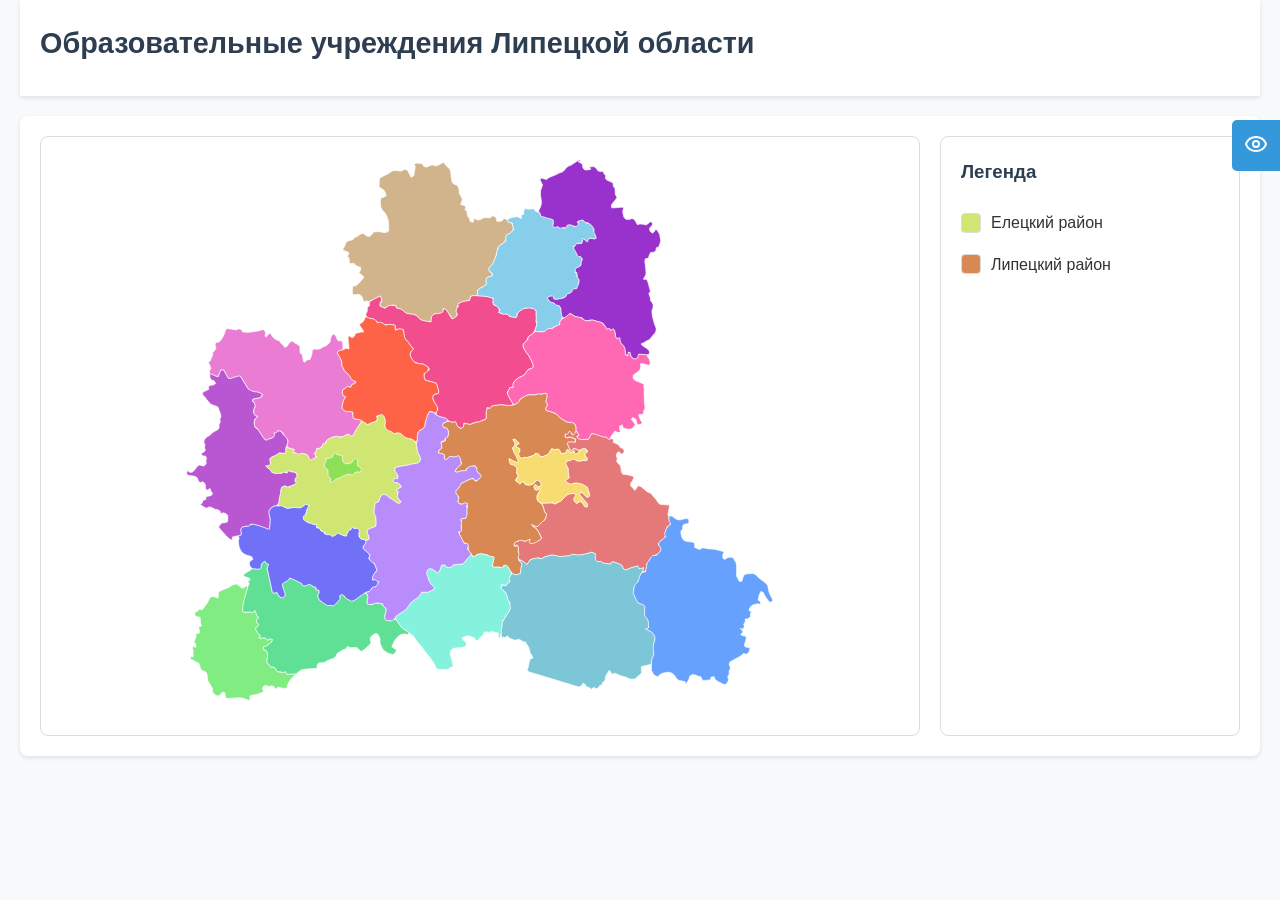
==== public/index.html @ 375f3903 "мелкие изменения" ====
<!DOCTYPE html>
<html lang="ru">

<head>
    <meta charset="UTF-8">
    <meta name="viewport" content="width=device-width, initial-scale=1.0">
    <title>Интерактивная карта образовательных учреждений Липецкой области</title>
    <link rel="stylesheet" href="styles.css">
</head>

<body>
    <div class="container">
        <header class="header">
            <h1>Образовательные учреждения Липецкой области</h1>
            <div class="header-controls">
                <button id="adminLogin" class="btn btn-secondary hidden">Вход администратора</button>
                <div id="adminPanel" class="admin-panel hidden">
                    <button id="addInstitution" class="btn btn-primary">Добавить учреждение</button>
                    <button id="logout" class="btn btn-secondary">Выход</button>
                </div>
            </div>
        </header>

        <main class="main">
            <div class="map-legend-wrapper">
                <div class="map-container">
                    <div id="mapWrapper" class="map-wrapper">
                        <!-- SVG map will be loaded here -->
                    </div>
                    <div id="tooltip" class="tooltip hidden"></div>
                </div>
                <div class="legend-container">
                    <h3>Легенда</h3>
                    <ul id="legendList" class="legend-list"></ul>
                </div>
            </div>
        </main>
        <div id="pageLoader" class="page-loader">
            <div class="loader"></div>
            <p>Загрузка карты...</p>
        </div>
        <!-- District Modal -->
        <div id="districtModal" class="modal hidden">
            <div class="modal-content">
                <div class="modal-header">
                    <div style="width: 30px;">

                    </div>
                    <div class="institution-type-filter">
                        <div class="type-filter-buttons">
                            <button class="type-filter-btn active" data-type="all">Все</button>
                            <button class="type-filter-btn" data-type="preschool" id="">Детские сады</button>
                            <button class="type-filter-btn" data-type="school">Школы</button>
                            <button class="type-filter-btn" data-type="school_internat">Интернаты</button>
                            <button class="type-filter-btn" data-type="spo">СПО(Среднее профессиональное
                                образование)</button>
                            <button class="type-filter-btn" data-type="vo">ВО(Высшее образование)</button>
                        </div>
                    </div>
                    <button id="closeModal" class="close-btn">&times;</button>
                </div>



                <div class="modal-body">
                    <div id="modalLoader" class="modal-loader hidden">
                        <div class="loader"></div>
                        <p>Загрузка данных...</p>
                    </div>



                    <div class="region-info-section">
                        <svg class="region-image" xmlns="http://www.w3.org/2000/svg"></svg>
                        <div class="region-details">
                            <h3 id="regionName">Название региона</h3>
                        </div>
                    </div>

                    <div class="institutions-section">
                        <div class="institutions-header">
                            <div class="inst-head">
                                <h3>Учреждения <span id="institutionCount">(0)</span></h3>
                                <button id="toggleFilters" class="filters-toggle-btn">Фильтры</button>
                            </div>


                            <div class="search-bar">
                                <input type="text" id="institutionSearch" placeholder="Поиск учреждения..."
                                    style="width:100%; padding:8px; box-sizing:border-box;">
                            </div>
                            <div id="paginationTop" class="pagination hidden">
                                <button id="prevPageTop" class="pagination-btn pagination-prev"
                                    type="button">&lt;</button>
                                <div id="paginationNumbersTop" class="pagination-numbers"></div>
                                <button id="nextPageTop" class="pagination-btn pagination-next"
                                    type="button">&gt;</button>
                            </div>
                        </div>
                        <div id="institutionsList" class="institutions-list">
                            <!-- Institutions will be loaded here -->
                        </div>
                        <div id="paginationBottom" class="pagination hidden">
                            <button id="prevPageBottom" class="pagination-btn pagination-prev"
                                type="button">&lt;</button>
                            <div id="paginationNumbersBottom" class="pagination-numbers"></div>
                            <button id="nextPageBottom" class="pagination-btn pagination-next"
                                type="button">&gt;</button>
                        </div>
                        <div id="debugInfo" style="text-align: center; color: #666; font-size: 12px; margin-top: 10px;">
                        </div>
                    </div>

                    <div class="filters-overlay" id="filtersOverlay"></div>

                    <div class="filters-section" id="filtersSection">
                        <div class="filters">
                            <h3 class="filters-header">Фильтры</h3>

                            <div class="filter-group-accordion institution-type-filter-mobile">
                                <button class="accordion-toggle ">Тип учреждения</button>
                                <div class="accordion-content">
                                    <label class="filter-option lab-check"><input type="checkbox" value="preschool">
                                        Детские сады</label>
                                    <label class="filter-option lab-check"><input type="checkbox" value="school">
                                        Школы</label>
                                    <label class="filter-option lab-check"><input type="checkbox" value="spo">
                                        СПО(Среднее профессиональное образование)</label>
                                    <label class="filter-option lab-check"><input type="checkbox" value="vo"> ВО(Высшее
                                        образование)</label>
                                    <label class="filter-option lab-check"><input type="checkbox"
                                            value="school_internat"> Интернаты</label>
                                </div>
                            </div>

                            <div class="filter-group-accordion">
                                <button class="accordion-toggle">Возраст(Классы)</button>
                                <div class="accordion-content">
                                    <label class="filter-option lab-check"><input type="checkbox" value="1.5-3"> 1,5–3
                                        года(1-3 классы)</label>
                                    <label class="filter-option lab-check"><input type="checkbox" value="3-5"> 3–5
                                        лет/классы</label>
                                    <label class="filter-option lab-check"><input type="checkbox" value="5-7"> 5–7
                                        лет/классы</label>
                                    <label class="filter-option lab-check"><input type="checkbox" value="7+"> 7+
                                        лет/классы</label>
                                </div>
                            </div>

                            <div class="filter-group-accordion">
                                <button class="accordion-toggle">Условия обучения (ОВЗ)</button>
                                <div class="accordion-content">
                                    <label class="filter-option lab-check"><input type="checkbox"
                                            value="hearing_impairment"> Нарушение слуха</label>
                                    <label class="filter-option lab-check"><input type="checkbox"
                                            value="vision_impairment"> Нарушение зрения</label>
                                    <label class="filter-option lab-check"><input type="checkbox"
                                            value="speech_impairment"> Нарушение речи</label>
                                    <label class="filter-option lab-check"><input type="checkbox" value="autism">
                                        РАС</label>
                                    <label class="filter-option lab-check"><input type="checkbox"
                                            value="mental_retardation"> ЗПР</label>
                                    <label class="filter-option lab-check"><input type="checkbox"
                                            value="multiple_disorders"> Множественные
                                        нарушения</label>
                                </div>
                            </div>

                            <div class="filter-group-accordion">
                                <button class="accordion-toggle">Программы АООП(Адаптированная программа)</button>
                                <div class="accordion-content">
                                    <label class="filter-option lab-check"><input type="checkbox" value="aoop"> Есть
                                        программы АООП(Адаптированная программа)</label>
                                </div>
                            </div>


                        </div>
                        <div class="filter-actions">
                            <button id="applyFilters" class="filter-btn1 btn btn-primary">Применить</button>
                            <button id="resetFilters" class="filter-btn1 reset btn btn-secondary">Сбросить</button>
                        </div>
                    </div>
                </div>
            </div>
        </div>

        <!-- Login Modal -->
        <div id="loginModal" class="modal hidden">
            <div class="modal-content">
                <div class="modal-header">
                    <h2>Вход администратора</h2>
                    <button id="closeLoginModal" class="close-btn">&times;</button>
                </div>
                <div class="login-modal-body">
                    <form id="loginForm">
                        <div class="form-group">
                            <label for="adminLoginInput">Логин</label>
                            <input type="text" id="adminLoginInput" required>
                        </div>
                        <div class="form-group">
                            <label for="adminPassword">Пароль</label>
                            <input type="password" id="adminPassword" required>
                        </div>
                        <div class="form-actions">
                            <button type="submit" class="btn btn-primary">Войти</button>
                            <button type="button" id="cancelLogin" class="btn btn-secondary">Отмена</button>
                        </div>
                    </form>
                </div>
            </div>
        </div>

        <!-- Institution Form Modal -->
        <div id="institutionModal" class="modal hidden">
            <div class="modal-content">
                <div class="modal-header">
                    <h2 id="institutionModalTitle">Добавить учреждение</h2>
                    <button id="closeInstitutionModal" class="close-btn">&times;</button>
                </div>

                <div class="modal-body2">
                    <form id="institutionForm" class="institution-form">
                        <div class="form-group">
                            <label for="institutionName">Название учреждения *</label>
                            <input type="text" id="institutionName" required>
                        </div>

                        <div class="form-group">
                            <label for="districtId">Район *</label>
                            <select id="districtId" required>
                                <option value="">Выберите район</option>
                                <!-- District options will be populated dynamically -->
                            </select>
                        </div>

                        <div class="form-group">
                            <label for="institutionDescription">Описание</label>
                            <textarea id="institutionDescription" rows="3"></textarea>
                        </div>

                        <div class="form-group">
                            <label for="institutionType">Тип учреждения *</label>
                            <select id="institutionType" required>
                                <option value="">Выберите тип</option>
                                <option value="preschool">Дошкольное</option>
                                <option value="school">Школа</option>
                                <option value="school_internat">Школа-интернат</option>
                                <option value="spo">СПО(Среднее профессиональное образование)</option>
                                <option value="vo">ВО(Высшее образование)</option>
                            </select>
                        </div>

                        <div class="form-group">
                            <label>Условия приема:</label>
                            <div class="checkbox-group">
                                <label><input type="checkbox" value="certificate" name="admission">
                                    Свидетельство</label>
                                <label><input type="checkbox" value="attestat" name="admission"> Аттестат</label>
                            </div>
                        </div>

                        <div class="form-group" id="rangeGroup">
                            <label>Возрастной диапазон</label>
                            <div class="range-inputs">
                                <input type="number" id="rangeMin" placeholder="От" min="1" max="18">
                                <input type="number" id="rangeMax" placeholder="До" min="1" max="18">
                            </div>
                        </div>

                        <div class="form-group">
                            <label>Особые условия</label>
                            <div class="checkbox-group">
                                <label><input type="checkbox" value="hearing_impairment"> Нарушения слуха</label>
                                <label><input type="checkbox" value="vision_impairment"> Нарушения зрения</label>
                                <label><input type="checkbox" value="musculoskeletal_impairment"> Нарушения
                                    опорно-двигательного аппарата</label>
                                <label><input type="checkbox" value="speech_impairment"> Нарушения речи</label>
                                <label><input type="checkbox" value="mental_retardation"> Задержка психического
                                    развития</label>
                                <label><input type="checkbox" value="autism"> Расстройство аутистического
                                    спектра</label>
                                <label><input type="checkbox" value="multiple_disorders"> Множественные нарушения
                                    развития</label>
                            </div>
                        </div>

                        <div class="form-group" id="aoopGroup">
                            <label>Реализуемые АООП(Адаптированная программа)</label>
                            <div id="aoopList" class="aoop-list"></div>
                            <button type="button" id="addAoOp" class="btn btn-secondary">Добавить программу</button>
                        </div>

                        <div class="form-group">
                            <label for="directorName">ФИО руководителя</label>
                            <div id="directorFields">
                                <input type="text" id="directorName">
                            </div>
                        </div>

                        <div class="form-group">
                            <label for="directorPhone">Телефон руководителя</label>
                            <input type="tel" id="directorPhone">
                        </div>

                        <div class="form-group">
                            <label for="directorEmail">Email руководителя</label>
                            <input type="email" id="directorEmail">
                        </div>

                        <div class="form-group">
                            <label for="institutionWebsite">Сайт учреждения</label>
                            <input type="url" id="institutionWebsite">
                        </div>

                        <div class="form-actions">
                            <button type="submit" class="btn btn-primary">Сохранить</button>
                            <button type="button" id="cancelInstitution" class="btn btn-secondary">Отмена</button>
                        </div>
                    </form>
                </div>
            </div>
        </div>
    </div>

    <script src="script.js"></script>
    <script src="admin.js"></script>
    <script src="accessibility.js"></script>
</body>

</html>
---- public/styles.css ----
:root {
  --accessibility-font-scale: 1;
}

* {
  margin: 0;
  padding: 0;
  box-sizing: border-box;
}

body {
  font-family: -apple-system, BlinkMacSystemFont, "Segoe UI", Roboto, sans-serif;
  line-height: 1.6;
  color: #333;
  background-color: #f8f9fa;
}

.header,
.header-controls,
.admin-panel,
.btn,
.modal,
.modal-content,
.modal-body,
.modal-header,
.institutions-section,
.filters-section,
.filter-group,
.filter-group *,
.institution-card,
.institution-card *:not(script):not(style),
.region-info-section {
  font-size: inherit !important;
}

.container {
  max-width: 1400px;
  margin: 0 auto;
  padding: 0 20px;
}

.header {
  background: white;
  padding: 20px 20px;
  box-shadow: 0 2px 4px rgba(0, 0, 0, 0.1);
  margin-bottom: 20px;
  display: flex;
  justify-content: space-between;
  align-items: center;
  flex-wrap: wrap;
}

.header h1 {
  color: #2c3e50;
  font-size: calc(1.8rem * var(--accessibility-font-scale)) !important;
  margin-bottom: 10px;
}

.header-controls {
  display: flex;
  align-items: center;
  gap: 15px;
}

.admin-panel {
  display: flex;
  gap: 10px;
}

.btn {
  padding: 10px 20px;
  border: none;
  border-radius: 6px;
  cursor: pointer;
  font-size: calc(14px * var(--accessibility-font-scale)) !important;
  font-weight: 500;
  transition: all 0.2s;
  text-decoration: none;
  display: inline-block;
}

.btn-primary {
  background: #3498db;
  color: white;
}

.btn-primary:hover {
  background: #2980b9;
}

.btn-secondary {
  background: #95a5a6;
  color: white;
}

.btn-secondary:hover {
  background: #7f8c8d;
}

.btn-danger {
  background: #e74c3c;
  color: white;
}

.btn-danger:hover {
  background: #c0392b;
}

#toggleFilters {
  display: none;
}

.mobile-only {
  display: none;
}

.main {
  background: white;
  border-radius: 8px;
  padding: 20px;
  box-shadow: 0 2px 4px rgba(0, 0, 0, 0.1);
}

.map-legend-wrapper {
  display: flex;
  gap: 20px;
}

.map-container {
  position: relative;
  flex: 1;
  height: 600px;
  overflow: hidden;
  border-radius: 8px;
  border: 1px solid #ddd;
}

.map-wrapper {
  width: 100%;
  height: 100%;
  display: flex;
  justify-content: center;
  align-items: center;
}

.map-wrapper svg {
  max-width: 100%;
  max-height: 100%;
  width: auto;
  height: auto;
}

.legend-container {
  width: 300px;
  height: 600px;
  overflow-y: auto;
  background: white;
  border: 1px solid #ddd;
  border-radius: 8px;
  padding: 20px;
}

.legend-container h3 {
  margin-bottom: 15px;
  color: #2c3e50;
}

.legend-list {
  list-style: none;
  padding: 0;
}

.legend-item {
  display: flex;
  align-items: center;
  gap: 10px;
  padding: 8px 0;
  cursor: pointer;
  transition: background 0.2s;
}

.legend-item:hover {
  background: #f8f9fa;
}

.color-swatch {
  width: 20px;
  height: 20px;
  border: 1px solid #ddd;
  border-radius: 4px;
}

g[id="region_eletskiy"] {
  pointer-events: none;
}

g[id="region_eletskiy"] polygon.region {
  pointer-events: all;
}

.tooltip {
  position: fixed;
  background: rgba(0, 0, 0, 0.8);
  color: white;
  padding: 8px 12px;
  border-radius: 4px;
  font-size: 14px;
  pointer-events: none;
  z-index: 1000;
  white-space: nowrap;
}

.modal {
  position: fixed;
  top: 0;
  left: 0;
  width: 100%;
  height: 100%;
  background: rgba(0, 0, 0, 0.5);
  display: flex;
  justify-content: center;
  align-items: center;
  z-index: 2000;
  padding: 20px;
}

.modal-content {
  background: white;
  border-radius: 8px;
  width: 100%;
  max-width: 1200px;
  max-height: 90vh;
  overflow: hidden;
  display: flex;
  flex-direction: column;
  border: 1px solid #ddd;
}

.modal-header {
  padding: 20px;
  border-bottom: 1px solid #eee;
  display: flex;
  justify-content: space-between;
  align-items: center;
}

.modal-header h2 {
  color: #2c3e50;
  margin: 0;
}

.close-btn {
  background: none;
  border: none;
  font-size: 24px;
  cursor: pointer;
  color: #999;
  padding: 0;
  width: 30px;
  height: 30px;
  display: flex;
  align-items: center;
  justify-content: center;
}

.close-btn:hover {
  color: #333;
}

.modal-body {
  padding: 0;
  overflow: hidden;
  flex: 1;
  display: grid;
  grid-template-columns: 300px 1fr 290px;
  height: 100%;
  position: relative;
  min-height: 200px;
}

.login-modal-body {
    padding: 32px 24px;
    background: #f3f6fb;
    border-radius: 16px;
    box-shadow: 0 6px 36px rgba(52,152,219,0.10);
    display: flex;
    flex-direction: column;
    align-items: center;
    justify-content: center;
    max-width: 370px;
    margin: 0 auto;
}

#loginModal .modal-content {
    display: flex;
    flex-direction: column;
    align-items: center;
    border-radius: 16px;
    padding: 0;
    box-shadow: 0 4px 32px rgba(44, 62, 80, 0.13);
    max-width: 430px;
    margin: 0 auto;
    background: #fff;
}

#loginModal .form-group {
    width: 100%;
    margin-bottom: 18px;
    text-align: left;
}

#loginModal .form-group input {
    width: 100%;
    background: #fff;
    border: 2px solid #e1e6eb;
    padding: 12px 12px;
    border-radius: 8px;
    transition: border-color 0.2s;
    font-size: 16px;
    margin-bottom: 5px;
    box-sizing: border-box;
}

#loginModal .form-group label {
    display: block;
    font-weight: 600;
    color: #2c3e50;
    margin-bottom: 7px;
    font-size: 15px;
}

#loginModal .form-actions {
    display: flex;
    gap: 14px;
    width: 100%;
    justify-content: center;
    margin-top: 8px;
}

#loginModal .btn-primary, #loginModal .btn-secondary {
    font-size: 16px;
    border-radius: 8px;
    padding: 10px 0;
    width: 48%;
    font-weight: 700;
}


.modal-body2 {
  padding: 20px;
  overflow-y: auto;
  flex: 1;
}

.region-info-section {
  padding: 20px;
  background: #f8f9fa;
  border-right: 1px solid #eee;
  display: flex;
  flex-direction: column;
  align-items: center;
}

.region-image {
  width: 200px;
  height: 150px;
  border-radius: 8px;
  margin-bottom: 20px;
  display: block;
  overflow: hidden;
}

.region-image::before {
  content: "Изображение региона";
}

.region-image g {
  transform-origin: center;
}

.region-details {
  text-align: center;
}

.region-details h3 {
  color: #2c3e50;
  margin-bottom: 10px;
  font-size: 1.2rem;
}

.region-description {
  color: #666;
  font-size: 14px;
  line-height: 1.5;
}

.institutions-section {
  padding: 20px;
  overflow-y: auto;
  background: white;
}

.institutions-section h3 {
  margin-bottom: 20px;
  color: #2c3e50;
  top: 0;
  background: white;
  padding-bottom: 10px;
}

.institutions-list {
  display: grid;
  gap: 15px;
  margin-top: 20px;
}

.filters-section {
  padding: 20px;
  background: #f8f9fa;
  border-left: 1px solid #eee;
  overflow-y: auto;
}

.filters-section h3 {
  margin-bottom: 15px;
  color: #2c3e50;
  top: 0;
  padding-bottom: 10px;
}

.filter-group {
  margin-bottom: 20px;
}

.filter-group label {
  display: block;
  margin-bottom: 8px;
  font-weight: 500;
  color: #555;
  font-size: 14px;
}

.checkbox-group {
  display: flex;
  flex-direction: column;
  gap: 8px;
}

.checkbox-group label {
  display: flex;
  align-items: center;
  margin-bottom: 0;
  font-weight: normal;
  cursor: pointer;
  font-size: 13px;
}

.checkbox-group input[type="checkbox"] {
  margin-right: 8px;
}

.filter-actions {
  align-items: flex-end;
  background: linear-gradient(to top, rgb(255, 255, 255) 75%, rgba(255, 255, 255, 0) 100%);
  bottom: 0px;
  display: flex;
  height: 150px;
  -webkit-box-pack: justify;
  justify-content: space-between;
  overflow-y: hidden;
  padding: 16px 32px 32px;
  position: absolute;
  right: 0px;
  width: inherit;
  gap: 10px;
}

.institution-card {
  border: none;
  border-radius: 12px;
  padding: 20px;
  background: linear-gradient(145deg, #ffffff 0%, #f8f9ff 100%);
  box-shadow: 0 4px 12px rgba(0, 0, 0, 0.08), 0 1px 3px rgba(0, 0, 0, 0.05);
  transition: all 0.3s cubic-bezier(0.4, 0, 0.2, 1);
  position: relative;
  overflow: hidden;
}

.institution-card:hover {
  transform: translateY(-4px) scale(1.02);
  box-shadow: 0 12px 24px rgba(0, 0, 0, 0.15), 0 4px 8px rgba(0, 0, 0, 0.1);
  background: linear-gradient(145deg, #ffffff 0%, #fafbfc 100%);
}

.institution-card h4 {
  color: #2c3e50;
  margin-bottom: 12px;
  font-size: calc(1.2em * var(--accessibility-font-scale)) !important;
  font-weight: 700;
}

.institution-card .institution-type {
  display: inline-flex;
  align-items: center;
  gap: 6px;
  font-size: calc(0.85em * var(--accessibility-font-scale)) !important;
  padding: 6px 12px;
  background: linear-gradient(135deg, #3498db, #2980b9);
  color: white;
  border-radius: 20px;
  margin-bottom: 12px;
  box-shadow: 0 2px 4px rgba(52, 152, 219, 0.3);
  transition: transform 0.2s ease;
}

.institution-card .institution-type:hover {
  transform: scale(1.05);
}

.institution-card .institution-type::before {
  font-family: 'Font Awesome 6 Free';
  font-weight: 900;
  font-size: 0.9em;
}

.checkbox-group label {
  font-size: calc(0.9em * var(--accessibility-font-scale)) !important;
}

.page-loader {
  position: fixed;
  top: 0;
  left: 0;
  width: 100%;
  height: 100%;
  background: rgba(255, 255, 255, 0.95);
  display: flex;
  flex-direction: column;
  align-items: center;
  justify-content: center;
  z-index: 9999;
  text-align: center;
}

.modal-loader {
  position: absolute;
  top: 0;
  left: 0;
  width: 100%;
  height: 100%;
  background: rgba(255, 255, 255, 0.95);
  display: flex;
  flex-direction: column;
  align-items: center;
  justify-content: center;
  z-index: 10;
  text-align: center;
  border-radius: 8px;
}

.loader {
  width: 50px;
  padding: 8px;
  aspect-ratio: 1;
  border-radius: 50%;
  background: #3498db;
  --_m: conic-gradient(#0000 10%, #000), linear-gradient(#000 0 0) content-box;
  -webkit-mask: var(--_m);
  mask: var(--_m);
  -webkit-mask-composite: source-out;
  mask-composite: subtract;
  animation: l3 1s infinite linear;
  margin-bottom: 15px;
}

@keyframes l3 {
  to {
    transform: rotate(1turn);
  }
}

.page-loader p,
.modal-loader p {
  margin: 0;
  color: #666;
  font-size: 16px;
  font-weight: 500;
}

.institution-type {
  display: inline-block;
  padding: 4px 8px;
  background: #3498db;
  color: white;
  border-radius: 4px;
  font-size: 11px;
  margin-bottom: 10px;
}

.institution-description {
  color: #666;
  margin-bottom: 16px;
  line-height: 1.5;
  font-size: 14px;
  font-style: italic;
}

.institution-details {
  display: grid;
  grid-template-columns: repeat(auto-fit, minmax(150px, 1fr));
  gap: 10px;
  margin-bottom: 16px;
  font-size: 13px;
}

.detail-item {
  display: flex;
  align-items: center;
  gap: 6px;
  color: #555;
  padding: 4px 8px;
  background: #f8f9fa;
  border-radius: 6px;
  border-left: 3px solid #3498db;
  border-bottom: 1px solid #70c5fd;
  border-top: 1px solid #70c5fd;
  border-right: 1px solid #70c5fd;
}

.detail-item strong {
  color: #2c3e50;
  min-width: 80px;
}

.institution-tags {
  display: flex;
  flex-wrap: wrap;
  gap: 8px;
  margin-bottom: 16px;
}

.institution-tags {
  display: flex;
  flex-wrap: wrap;
  gap: 8px;
  margin-bottom: 16px;
}

.tag {
  padding: 4px 8px;
  background: linear-gradient(135deg, #e0e0e0, #f5f5f5); /* Нейтральный серый для общих тегов */
  color: #555;
  border-radius: 12px;
  font-size: 12px;
  font-weight: 500;
  transition: all 0.2s ease;
  box-shadow: 0 1px 2px rgba(0, 0, 0, 0.1);
}

.tag:hover {
  transform: translateY(-1px);
  box-shadow: 0 2px 4px rgba(0, 0, 0, 0.15);
}

.tag.condition {
  background: linear-gradient(135deg, #e8f5e8, #d4edda);
  color: #1b8145;
  box-shadow: 0 1px 2px rgba(39, 174, 96, 0.2);
  border-left: 2px solid #27ae60;
}

.tag.condition:hover {
  box-shadow: 0 2px 4px rgba(39, 174, 96, 0.3);
}

.tag.admission {
  background: linear-gradient(135deg, #d1ecf1, #bee5eb);
  color: #0c5460;
  box-shadow: 0 1px 2px rgba(23, 162, 184, 0.2);
  border-left: 2px solid #17a2b8;
}

.tag.admission:hover {
  box-shadow: 0 2px 4px rgba(23, 162, 184, 0.3);
  transform: translateY(-1px) scale(1.05);
}

.tag.aoop {
  background: linear-gradient(135deg, #fff3cd, #ffeaa7);
  color: #856404;
  box-shadow: 0 1px 2px rgba(255, 193, 7, 0.2);
}

.tag.aoop:hover {
  box-shadow: 0 2px 4px rgba(255, 193, 7, 0.3);
}

.detail-item .tag {
  background: none;
  padding: 2px 6px;
  font-size: 11px;
  box-shadow: none;
}

.detail-item .tag.condition {
  color: #27ae60;
  border-left: 2px solid #27ae60;
}

.detail-item .tag.admission {
  color: #17a2b8;
  border-left: 2px solid #17a2b8;
}

.aoop-section {
  margin-bottom: 15px;
}

.aoop-section h5 {
  color: #2c3e50;
  margin-bottom: 8px;
  font-size: 14px;
}

.conditions-section,
.admission-section {
  margin-bottom: 15px;
}

.conditions-section h5,
.admission-section h5 {
  color: #2c3e50;
  margin-bottom: 8px;
  font-size: 14px;
}

.aoop-list-card {
  list-style-type: disc;
  padding-left: 20px;
  max-height: 120px;
  overflow-y: auto;
}

.aoop-list-card li {
  margin-bottom: 5px;
  font-size: 12px;
}

.aoop-list-card a {
  color: #3498db;
  text-decoration: none;
}

.aoop-list-card a:hover {
  text-decoration: underline;
}

.institution-contacts {
  margin-bottom: 12px;
  border-top: 1px solid #eee;
  padding-top: 12px;
}

.contact-item {
  display: flex;
  align-items: center;
  gap: 8px;
  font-size: 13px;
  color: #555;
  margin-bottom: 2px;
  padding: 6px 0;
  border-radius: 4px;
  transition: background 0.2s;
}

.contact-item:hover {
  background: #f8f9fa;
  padding-left: 8px;
}


.institution-actions {
  display: flex;
  gap: 8px;
  margin-top: 16px;
  justify-content: flex-end;
}

.institution-actions .btn {
  padding: 8px 16px;
  font-size: 13px;
  border-radius: 8px;
  transition: all 0.2s ease;
}

.institution-actions .btn:hover {
  transform: translateY(-1px);
}

.institution-form {
  max-width: 600px;
  margin: 0 auto;
}

.form-group {
  margin-bottom: 20px;
}

.form-group label {
  display: block;
  margin-bottom: 8px;
  font-weight: 500;
  color: #333;
}

.form-group input,
.form-group select,
.form-group textarea {
  width: 100%;
  padding: 10px;
  border: 1px solid #ddd;
  border-radius: 6px;
  font-size: 14px;
  transition: border-color 0.2s;
}

.form-group input:focus,
.form-group select:focus,
.form-group textarea:focus {
  outline: none;
  border-color: #3498db;
  box-shadow: 0 0 0 2px rgba(52, 152, 219, 0.2);
}

.form-group textarea {
  resize: vertical;
  min-height: 80px;
}

.range-inputs {
  display: flex;
  gap: 10px;
}

.range-inputs input {
  flex: 1;
}

.aoop-field {
  display: flex;
  gap: 10px;
  margin-bottom: 10px;
  align-items: center;
}

.aoop-field input {
  flex: 1;
}

.aoop-field .btn {
  flex-shrink: 0;
  padding: 8px 12px;
  font-size: 12px;
}

.form-actions {
  display: flex;
  gap: 10px;
  justify-content: flex-end;
  margin-top: 30px;
  padding-top: 20px;
  border-top: 1px solid #eee;
}

.hidden {
  display: none !important;
}

.admission-tag {
  background: #d1ecf1;
  color: #0c5460;
}

#institutionModal.modal {
  position: fixed;
  top: 0;
  left: 0;
  width: 100%;
  height: 100%;
  background: rgba(0, 0, 0, 0.5);
  display: flex;
  justify-content: center;
  align-items: center;
  z-index: 2000;
  padding: 20px;
}

#institutionModal .modal-content {
  background: white;
  border-radius: 8px;
  width: 100%;
  max-width: 700px;
  max-height: 90vh;
  overflow: hidden;
  display: flex;
  flex-direction: column;
  box-shadow: 0 10px 30px rgba(0, 0, 0, 0.3);
}

#institutionModal .modal-header {
  padding: 20px;
  border-bottom: 1px solid #eee;
  display: flex;
  justify-content: space-between;
  align-items: center;
  background: #f8f9fa;
}

#institutionModal .modal-header h2 {
  color: #2c3e50;
  margin: 0;
  font-size: 1.5rem;
}

#institutionModal .close-btn {
  background: none;
  border: none;
  font-size: 24px;
  cursor: pointer;
  color: #999;
  padding: 5px;
  width: 35px;
  height: 35px;
  display: flex;
  align-items: center;
  justify-content: center;
  border-radius: 50%;
  transition: all 0.2s;
}

#institutionModal .close-btn:hover {
  color: #333;
  background: #e9ecef;
}

#institutionModal .modal-body2 {
  padding: 20px;
  overflow-y: auto;
  flex: 1;
  scrollbar-width: thin;
  scrollbar-color: #bdc3c7 #f1f2f6;
}

#institutionModal .modal-body2::-webkit-scrollbar {
  width: 8px;
}

#institutionModal .modal-body2::-webkit-scrollbar-track {
  background: #f1f2f6;
  border-radius: 4px;
}

#institutionModal .modal-body2::-webkit-scrollbar-thumb {
  background: #bdc3c7;
  border-radius: 4px;
  transition: background 0.2s;
}

#institutionModal .modal-body2::-webkit-scrollbar-thumb:hover {
  background: #95a5a6;
}

#institutionModal .institution-form {
  max-width: 100%;
}

#institutionModal .form-group {
  margin-bottom: 20px;
}

#institutionModal .form-group label {
  display: block;
  margin-bottom: 8px;
  font-weight: 600;
  color: #2c3e50;
  font-size: 14px;
}

#institutionModal .form-group input,
#institutionModal .form-group select,
#institutionModal .form-group textarea {
  width: 100%;
  padding: 12px;
  border: 2px solid #e9ecef;
  border-radius: 6px;
  font-size: 14px;
  transition: all 0.2s;
  background: white;
}

#institutionModal .form-group input:focus,
#institutionModal .form-group select:focus,
#institutionModal .form-group textarea:focus {
  outline: none;
  border-color: #3498db;
  box-shadow: 0 0 0 3px rgba(52, 152, 219, 0.1);
}

#institutionModal .form-group textarea {
  resize: vertical;
  min-height: 100px;
  font-family: inherit;
}

#institutionModal .range-inputs {
  display: flex;
  gap: 15px;
}

#institutionModal .range-inputs input {
  flex: 1;
}

#institutionModal .form-actions {
  display: flex;
  gap: 15px;
  justify-content: flex-end;
  margin-top: 30px;
  padding-top: 20px;
  border-top: 2px solid #e9ecef;
}

#institutionModal .form-actions .btn {
  padding: 12px 24px;
  font-weight: 600;
  border-radius: 6px;
  transition: all 0.2s;
}

#institutionModal .checkbox-group {
  display: grid;
  gap: 12px;
  margin-top: 10px;
}

#institutionModal .checkbox-group label {
  display: flex;
  align-items: center;
  margin-bottom: 0;
  font-weight: normal;
  cursor: pointer;
  font-size: 14px;
  padding: 8px;
  border-radius: 4px;
  transition: background 0.2s;
}

#institutionModal .checkbox-group label:hover {
  background: #f8f9fa;
}

#institutionModal .checkbox-group input[type="checkbox"] {
  margin-right: 8px;
  width: 16px;
  height: 16px;
}

.accessibility-module {
  position: relative;
  z-index: 10000;
}

.accessibility-toggle {
  position: fixed;
  top: 120px;
  right: 0;
  background: #3498db;
  color: white;
  border: none;
  border-radius: 5px 0 0 5px;
  padding: 12px;
  cursor: pointer;
  z-index: 10001;
  transition: all 0.3s ease;
}

.accessibility-toggle:hover {
  background: #2980b9;
  transform: translateX(-5px);
}

.accessibility-toggle:focus {
  outline: 3px solid #ff6b00;
}

.accessibility-panel {
  position: fixed;
  top: 50%;
  right: -320px;
  width: 300px;
  max-height: 80vh;
  overflow-y: auto;
  background: white;
  color: #333;
  box-shadow: -2px 0 10px rgba(0, 0, 0, 0.2);
  padding: 20px;
  transition: right 0.3s ease;
  z-index: 10000;
  border-radius: 10px 0 0 10px;
  border: 1px solid #ddd;
  transform: translateY(-50%);
}

.accessibility-panel.open {
  right: 0;
}

.accessibility-panel::-webkit-scrollbar {
  width: 8px;
}

.accessibility-panel::-webkit-scrollbar-track {
  background: #f1f1f1;
}

.accessibility-panel::-webkit-scrollbar-thumb {
  background: #c1c1c1;
  border-radius: 4px;
}

.accessibility-panel::-webkit-scrollbar-thumb:hover {
  background: #a8a8a8;
}

#accessibility-title {
  margin-bottom: 20px;
  font-weight: bold;
  font-size: 18px;
  color: #2c3e50;
  text-align: center;
}

.option-group {
  margin-bottom: 25px;
}

.option-group-title {
  margin: 0 0 12px 0;
  font-size: 16px;
  font-weight: 600;
  color: #2c3e50;
}

.color-scheme-btn {
  display: block;
  width: 100%;
  padding: 10px;
  margin-bottom: 8px;
  border: 2px solid transparent;
  border-radius: 6px;
  cursor: pointer;
  text-align: left;
  font-size: 14px;
  transition: all 0.2s;
}

.color-scheme-btn:hover {
  transform: translateY(-1px);
  box-shadow: 0 2px 4px rgba(0, 0, 0, 0.1);
}

.color-scheme-btn.active {
  border-color: #3498db;
  font-weight: bold;
}

.color-scheme-btn:focus {
  outline: 2px solid #3498db;
  outline-offset: 2px;
}

.black-on-white {
  background: white;
  color: black;
  border: 1px solid #ddd;
}

.white-on-black {
  background: black;
  color: white;
  border: 1px solid #555;
}

.brown-on-beige {
  background: #f5f5dc;
  color: #8b4513;
  border: 1px solid #d2b48c;
}

.dark-blue-on-blue {
  background: #add8e6;
  color: #00008b;
  border: 1px solid #87ceeb;
}

.font-size-controls {
  display: flex;
  gap: 8px;
  margin-bottom: 10px;
}

.font-size-btn {
  flex: 1;
  padding: 10px;
  border: 1px solid #ddd;
  border-radius: 6px;
  background: #f8f9fa;
  cursor: pointer;
  font-size: 16px;
  font-weight: bold;
  transition: all 0.2s;
}

.font-size-btn:hover {
  background: #e9ecef;
}

.font-size-btn.active {
  background: #3498db;
  color: white;
  border-color: #3498db;
}

.filter-btn {
  display: flex;
  align-items: center;
  width: 100%;
  padding: 10px;
  margin-bottom: 8px;
  border: 1px solid #ddd;
  border-radius: 6px;
  background: #f8f9fa;
  cursor: pointer;
  text-align: left;
  font-size: 14px;
  transition: all 0.2s;
}

.filter-btn:hover {
  background: #e9ecef;
}

.filter-btn.active {
  background: #3498db;
  color: white;
  border-color: #3498db;
}

.filter-icon {
  width: 20px;
  height: 20px;
  margin-right: 10px;
  background: #ddd;
  border-radius: 4px;
  flex-shrink: 0;
}

.filter-btn.active .filter-icon {
  background: rgba(255, 255, 255, 0.3);
}

#reset-accessibility {
  width: 100%;
  padding: 12px;
  background: #e74c3c;
  color: white;
  border: none;
  border-radius: 6px;
  cursor: pointer;
  font-size: 16px;
  font-weight: bold;
  transition: background 0.2s;
}

#reset-accessibility:hover {
  background: #c0392b;
}

body.accessibility-black-on-white {
  background: white !important;
  color: black !important;
}

body.accessibility-black-on-white *:not(.accessibility-module *):not(.accessibility-toggle):not(.legend-container *):not(.color-swatch) {
  background: white !important;
  color: black !important;
  border-color: black !important;
}

body.accessibility-white-on-black {
  background: black !important;
  color: white !important;
}

body.accessibility-white-on-black *:not(.accessibility-module *):not(.accessibility-toggle):not(.legend-container *):not(.color-swatch) {
  background: black !important;
  color: white !important;
  border-color: white !important;
}

body.accessibility-brown-on-beige {
  background: #f5f5dc !important;
  color: #8b4513 !important;
}

body.accessibility-brown-on-beige *:not(.accessibility-module *):not(.accessibility-toggle):not(.legend-container *):not(.color-swatch) {
  background: #f5f5dc !important;
  color: #8b4513 !important;
  border-color: #8b4513 !important;
}

body.accessibility-dark-blue-on-blue {
  background: #add8e6 !important;
  color: #00008b !important;
}

body.accessibility-dark-blue-on-blue *:not(.accessibility-module *):not(.accessibility-toggle):not(.legend-container *):not(.color-swatch) {
  background: #add8e6 !important;
  color: #00008b !important;
  border-color: #00008b !important;
}

body.accessibility-grayscale::after {
  content: "";
  position: fixed;
  inset: 0;
  background: #000;
  mix-blend-mode: saturation;
  pointer-events: none;
  z-index: 99998;
}

.large-cursor {
  cursor: url("data:image/svg+xml,%3Csvg xmlns='http://www.w3.org/2000/svg' width='32' height='32' viewBox='0 0 32 32'%3E%3Ccircle cx='16' cy='16' r='14' fill='transparent' stroke='%23000' stroke-width='2'/%3E%3Ccircle cx='16' cy='16' r='4' fill='%23000'/%3E%3C/svg%3E") 16 16,
    auto !important;
}

body.accessibility-white-on-black.large-cursor {
  cursor: url("data:image/svg+xml,%3Csvg xmlns='http://www.w3.org/2000/svg' width='32' height='32' viewBox='0 0 32 32'%3E%3Ccircle cx='16' cy='16' r='14' fill='transparent' stroke='%23fff' stroke-width='2'/%3E%3Ccircle cx='16' cy='16' r='4' fill='%23fff'/%3E%3C/svg%3E") 16 16,
    auto !important;
}

.read-aloud-mode {
  cursor: text !important;
}

.read-aloud-mode *:not(.accessibility-module *):hover {
  cursor: help !important;
}

.accessibility-reading-highlight {
  border: 1px solid #ff0000;
  color: black !important;
  transition: all 0.3s ease;
  box-shadow: 0 0 10px rgba(255, 0, 0, 0.5);
}

.read-aloud-mode::after {
  content: "🔊 Режим чтения включен - кликайте на текст";
  position: fixed;
  top: 10px;
  left: 50%;
  transform: translateX(-50%);
  background: #3498db;
  color: white;
  padding: 10px 20px;
  border-radius: 5px;
  z-index: 10000;
  font-size: 14px;
  box-shadow: 0 2px 10px rgba(0, 0, 0, 0.3);
}

.read-aloud-hint {
  font-size: 12px;
  color: #666;
  margin-top: 5px;
  text-align: center;
  display: none;
}

.read-aloud-mode~.accessibility-module .read-aloud-hint {
  display: block;
}

.pagination {
  display: flex;
  justify-content: center;
  align-items: center;
  gap: 8px;
  margin-top: 20px;
  padding: 20px 0;
  border-top: 1px solid #eee;
  border-bottom: 1px solid #eee;
}

.pagination-btn {
  background: white;
  border: 1px solid #ddd;
  border-radius: 6px;
  padding: 8px 12px;
  cursor: pointer;
  color: #333;
  font-weight: 500;
  transition: all 0.2s ease;
}

.pagination-btn:hover:not(:disabled) {
  background: #f5f5f5;
}

.pagination-btn:disabled {
  opacity: 0.5;
  cursor: not-allowed;
}

.pagination-numbers {
  display: flex;
  gap: 4px;
}

.pagination-number {
  background: white;
  border: 1px solid #ddd;
  border-radius: 6px;
  padding: 8px 12px;
  cursor: pointer;
  color: #333;
  font-weight: 500;
  min-width: 40px;
  text-align: center;
  transition: all 0.2s ease;
}

.pagination-number:hover {
  background: #f5f5f5;
}

.pagination-number.active {
  background: #2c3e50;
  border-color: #2c3e50;
  color: white;
}

.pagination-number.active:hover {
  background: #34495e;
}

.pagination-ellipsis {
  padding: 8px 6px;
  color: #666;
}

.district,
.region {
  cursor: pointer;
  stroke: #fff;
  stroke-width: 1;
  stroke-miterlimit: 10;
  transition: transform 0.1s ease-out, filter 0.3s ease-out,
    stroke-width 0.3s ease-out;
  transform: translate(0, 0);
  border: none;
}

.district:hover,
.region:hover {
  transform: translate(-5px, -5px) scale(1.02);
  filter: drop-shadow(1px 1px 0 #95a5a6) drop-shadow(2px 2px 0 #95a5a6) drop-shadow(3px 3px 0 #8b9a9b) drop-shadow(4px 4px 0 #8b9a9b) drop-shadow(5px 5px 0 #7f8c8d) drop-shadow(8px 8px 10px rgba(0, 0, 0, 0.3));
  stroke-width: 2;
  stroke: #ecf0f1;
}

.district:focus,
.region:focus {
  outline: none;
  outline-offset: 2px;
}

/* Для кликабельных элементов - двойной круг */
.large-cursor a,
.large-cursor button,
.large-cursor [role="button"],
.large-cursor input[type="submit"],
.large-cursor input[type="button"],
.large-cursor .btn,
.large-cursor li,
.large-cursor .lab-check,
.large-cursor *[onclick] {
  cursor: url("data:image/svg+xml,%3Csvg xmlns='http://www.w3.org/2000/svg' width='32' height='32' viewBox='0 0 32 32'%3E%3Ccircle cx='16' cy='16' r='14' fill='transparent' stroke='%23000' stroke-width='3'/%3E%3Ccircle cx='16' cy='16' r='8' fill='%23000'/%3E%3C/svg%3E") 16 16,
    pointer !important;
}

body.accessibility-white-on-black.large-cursor a,
body.accessibility-white-on-black.large-cursor button,
body.accessibility-white-on-black.large-cursor [role="button"],
body.accessibility-white-on-black.large-cursor input[type="submit"],
body.accessibility-white-on-black.large-cursor input[type="button"],
body.accessibility-white-on-black.large-cursor .btn,
body.accessibility-white-on-black.large-cursor *[onclick] {
  cursor: url("data:image/svg+xml,%3Csvg xmlns='http://www.w3.org/2000/svg' width='32' height='32' viewBox='0 0 32 32'%3E%3Ccircle cx='16' cy='16' r='14' fill='transparent' stroke='%23fff' stroke-width='3'/%3E%3Ccircle cx='16' cy='16' r='8' fill='%23fff'/%3E%3C/svg%3E") 16 16,
    pointer !important;
}

input[readonly] {
  background-color: #f5f5f5 !important;
  cursor: not-allowed !important;
  border-color: #ddd !important;
  color: #666 !important;
}

.directors-list {
  max-height: 200px;
  overflow-y: auto;
  border: 1px solid #ddd;
  border-radius: 4px;
  padding: 10px;
  margin-bottom: 10px;
  background-color: #f9f9f9;
}

.director-item {
  display: flex;
  justify-content: space-between;
  align-items: center;
  padding: 10px;
  border-bottom: 1px solid #eee;
  cursor: pointer;
  transition: background-color 0.2s;
}

.director-item:hover {
  background-color: #f0f0f0;
}

.director-item.selected {
  background-color: #e3f2fd;
  border-left: 3px solid #2196f3;
}

.director-info {
  flex-grow: 1;
}

.director-details {
  font-size: 12px;
  color: #666;
  margin-top: 4px;
}

.director-details div {
  margin-bottom: 2px;
}

.select-director-btn {
  white-space: nowrap;
  margin-left: 10px;
  padding: 6px 12px;
  font-size: 12px;
}

.no-results {
  text-align: center;
  color: #666;
  font-style: italic;
  padding: 20px;
}

#directorSelection {
  margin-top: 15px;
  padding: 15px;
  border: 1px solid #ddd;
  border-radius: 4px;
  background-color: #f8f9fa;
}

#directorSearch {
  width: 100%;
  padding: 8px 12px;
  border: 1px solid #ccc;
  border-radius: 4px;
  font-size: 14px;
}

.form-actions {
  display: flex;
  gap: 10px;
  margin-top: 15px;
}

.form-actions .btn {
  flex: 1;
}

.director-fields-locked {
  position: relative;
}

.director-fields-locked::after {
  content: "✓ Выбран существующий директор";
  position: absolute;
  top: -20px;
  right: 0;
  background: #4caf50;
  color: white;
  padding: 2px 8px;
  border-radius: 4px;
  font-size: 12px;
}

.filters-header {
  font-size: 1.2rem;
  font-weight: 600;
  color: var(--primary-color, #0066cc);
  margin-bottom: 1rem;
}

.filter-group-accordion {
  border-bottom: 1px solid #eee;
  margin-bottom: 10px;
}

.accordion-toggle {
  width: 100%;
  background: none;
  border: none;
  font-weight: 500;
  text-align: left;
  font-size: 1rem;
  padding: 20px 12px;
  cursor: pointer;
  display: flex;
  justify-content: space-between;
  align-items: center;
  color: #333;
  transition: color 0.2s;
}

.accordion-toggle:hover {
  color: var(--primary-color, #0066cc);
}

.accordion-toggle::after {
  content: "⌃";
  transform: rotate(180deg);
  transition: transform 0.3s;
  font-size: 14px;
}

.accordion-toggle.active::after {
  transform: rotate(0);
}

.accordion-content {
  max-height: 0;
  overflow: hidden;
  transition: max-height 0.3s ease;
  padding-left: 5px;
}

.accordion-content.open {
  max-height: 500px;
  margin-bottom: 10px;
}

.filter-option {
  display: flex;
  align-items: center;
  gap: 8px;
  cursor: pointer;
  padding: 12px;
  font-size: 0.95rem;
  color: #444;
  user-select: none;
  transition: background 0.2s;
}

.filter-option:hover {
  background: rgba(0, 102, 204, 0.05);
  border-radius: 4px;
}

.filter-option input {
  accent-color: var(--primary-color, #0066cc);
}

.filter-btn1 {
  background: var(--primary-color, #0066cc);
  color: #fff;
  border: none;
  padding: 10px;
  border-radius: 6px;
  font-size: 0.95rem;
  cursor: pointer;
  flex: 1;
  transition: background 0.2s;
}

.filter-btn1:hover {
  background: #0055aa;
}

.filter-btn1.reset {
  background: #f3f3f3;
  color: #333;
}

.filter-btn1.reset:hover {
  background: #e0e0e0;
}

.filters-toggle-btn {
  display: none;
  background: var(--primary-color, #0066cc);
  color: #fff;
  border: none;
  border-radius: 6px;
  padding: 10px 16px;
  font-size: 1rem;
  cursor: pointer;
  margin-bottom: 10px;
  transition: background 0.2s;
}

.filters-toggle-btn:hover {
  background: #0055aa;
}

#filtersSection {
  background: #fff;
  border-left: 1px solid #e0e0e0;
  padding: 20px;
  border-radius: 0 8px 8px 0;
  position: relative;
  z-index: 1;
  height: 100%;
  width: 290px;
  padding-bottom: 125px;
}

.filters-overlay {
  display: none;
  position: fixed;
  inset: 0;
  background: rgba(0, 0, 0, 0.45);
  z-index: 99998;
  transition: opacity 0.3s ease;
}
.filters-overlay.active {
  display: block;
  opacity: 1;
}
.inst-head{
  display: flex;
  justify-content: space-between;
}
.filters{
  height: 100%;
  overflow-y: auto;
}

.institution-card::before {
  content: '';
  position: absolute;
  top: 0;
  left: 0;
  right: 0;
  height: 4px;
  background: linear-gradient(90deg, #3498db, #2ecc71, #f39c12);
  opacity: 0.7;
}

/* Добавить в конец файла styles.css */

.institution-type-filter {
    padding: 15px 20px;
    border-bottom: 1px solid #eee;
}

.type-filter-buttons {
    display: flex;
    gap: 8px;
    flex-wrap: wrap;
    justify-content: center;
}


.type-filter-btn {
    padding: 8px 16px;
    border: 2px solid #3498db;
    background: white;
    color: #3498db;
    border-radius: 20px;
    cursor: pointer;
    font-size: 14px;
    font-weight: 500;
    transition: all 0.3s ease;
    white-space: nowrap;
}

.type-filter-btn[data-type="spo"],
.type-filter-btn[data-type="vo"] {
    min-width: 0;
    padding: 8px 10px;
    font-size: 13px;
    flex: 0 1 auto; /* Позволяет сжиматься */
}

.type-filter-btn:hover {
    background: #3498db;
    color: white;
    transform: translateY(-2px);
    box-shadow: 0 4px 8px rgba(52, 152, 219, 0.3);
}

.type-filter-btn.active {
    background: #3498db;
    color: white;
    border-color: #2980b9;
}


@media (max-width: 1024px) {
  .modal-body {
    grid-template-columns: 2fr 40rem;
  }
  .filters-toggle-btn {
    display: block;
    background: var(--primary-color, #0066cc);
    color: #fff;
    border: none;
    border-radius: 6px;
    padding: 10px 16px;
    font-size: 1rem;
    cursor: pointer;
    margin-bottom: 10px;
    transition: background 0.2s;
  }

  .filters-toggle-btn:hover {
    background: #0055aa;
  }

  .type-filter-btn[data-type="spo"],.type-filter-btn[data-type="vo"] {
    padding: 6px 8px;
    font-size: 12px;
  }

  #filtersSection {
    position: fixed;
    top: 0;
    right: 0;
    height: 100vh;
    max-width: 375px;
    width: 100%;
    transform: translateX(100%);
    background: #fff;
    border-left: none;
    border-radius: 0;
    box-shadow: -4px 0 20px rgba(0, 0, 0, 0.3);
    z-index: 99999;
    transition: transform 0.3s ease;
    display: flex;
    flex-direction: column;
    padding-top: 50px;
  }

  #filtersSection.active {
    transform: translateX(0);
  }

  .filter-actions {
    bottom: 0;
    padding: 20px 20px 40px 20px;
    display: flex;
    justify-content: space-between;
    gap: 10px;
  }

  .filter-btn1 {
    flex: 1;
  }

  #toggleFilters {
    display: block;
    margin-bottom: 15px;
    justify-content: center;
  }
}

@media (max-width: 920px) {
  .modal-body {
    grid-template-columns: 2fr 30rem;
  }
}

@media (min-width: 825px) {
  .institution-type-filter-mobile {
    display: none !important;
  }
}

@media (max-width: 825px) {
  .container {
    padding: 0 10px;
  }

  .institution-type-filter {
    display: none !important;
  }

  .header {
    flex-direction: column;
    align-items: flex-start;
  }

  .header h1 {
    font-size: 1.5rem;
    margin-bottom: 15px;
  }

  .map-legend-wrapper {
    flex-direction: column;
  }

  .map-container {
    height: 400px;
  }

  .legend-container {
    width: 100%;
    height: auto;
    max-height: 300px;
  }

  .modal-content {
    max-width: 95%;
    margin: 10px;
  }

  .modal-body {
    grid-template-columns: 1fr;
    grid-template-rows: auto auto 1fr;
  }

  .region-info-section {
    border-right: none;
    border-bottom: 1px solid #eee;
    flex-direction: row;
    align-items: center;
    text-align: left;
  }

  .region-image {
    width: 80px;
    height: 60px;
    margin-right: 15px;
    margin-bottom: 0;
    font-size: 10px;
  }

  .filters-section {
    border-left: none;
    border-top: 1px solid #eee;
    order: 2;
  }

  .institutions-section {
    order: 3;
  }

  .checkbox-group {
    flex-direction: row;
    flex-wrap: wrap;
    gap: 10px;
  }

  .template-buttons {
    flex-direction: row;
    flex-wrap: wrap;
  }

  .institution-details {
    flex-direction: column;
    gap: 8px;
  }

  .form-actions {
    flex-direction: column;
  }

  .aoop-field {
    flex-direction: column;
  }

  #institutionModal .modal-content {
    max-width: 95%;
    margin: 10px;
    max-height: 95vh;
  }

  #institutionModal .modal-header {
    padding: 15px;
  }

  #institutionModal .modal-body2 {
    padding: 15px;
  }

  #institutionModal .checkbox-group {
    grid-template-columns: 1fr;
  }

  #institutionModal .form-actions {
    flex-direction: column;
  }

  #institutionModal .range-inputs {
    flex-direction: column;
    gap: 10px;
  }

  .mobile-only {
    display: block;
  }

  #toggleFilters {
    display: block;
    margin-bottom: 15px;
    justify-content: center;
  }

  #filtersSection {
    border-left: none;
    border-top: 1px solid #eee;
    border-radius: 0;
    box-shadow: none;
    padding-top: 50px;
  }


}

@media (max-width: 768px) {
  .accessibility-panel {
    width: 100%;
    height: 100%;
    top: 0;
    right: -100%;
    border-radius: 0;
    transform: none;
    max-height: none;
  }

  .accessibility-toggle {
    top: 80px;
    padding: 10px;
  }

  .pagination {
    gap: 4px;
  }

  .pagination-number {
    padding: 6px 8px;
    min-width: 32px;
    font-size: 14px;
  }

  .pagination-btn {
    padding: 6px 10px;
    font-size: 14px;
  }

  #filtersSection {
    width: 100%;
    max-width: 100%;
    height: 100vh;
    top: 0;
    right: 0;
    left: 0;
    border: none;
    border-radius: 0;
    box-shadow: none;
    transform: translateY(100%);
    transition: transform 0.3s ease;
    z-index: 99999;
    padding: 50px 32px 128px;
  }

  #filtersSection.active {
    transform: translateY(0);
  }

  .filters-overlay.active {
    display: block;
  }

  .filter-actions {
    position: fixed;
    bottom: 0;
    left: 0;
    width: 100%;
    justify-content: space-around;
  }

  .institution-card {
    padding: 16px;
    border-radius: 8px;
  }

  .institution-details {
    grid-template-columns: 1fr;
  }

  .contact-item {
    flex-direction: column;
    align-items: flex-start;
    gap: 4px;
  }

  .tag {
    font-size: 11px;
    padding: 3px 6px;
  }

  .institution-tags {
    justify-content: flex-start;
    flex-direction: row;
  }

  .type-filter-buttons {
        gap: 6px;
    }
    
    .type-filter-btn {
        padding: 6px 12px;
        font-size: 13px;
        flex: 1;
        min-width: 0;
    }
}

@media (max-width: 480px) {
  .modal {
    padding: 10px;
  }

  .header h1 {
    font-size: calc(1.2rem * var(--accessibility-font-scale)) !important;
  }

  .modal-body {
    padding: 0;
  }

  .region-info-section,
  .institutions-section,
  .filters-section {
    padding: 15px;
  }

  .accessibility-panel {
    width: 100%;
    height: 100%;
    top: 0;
    right: -100%;
    border-radius: 0;
    transform: none;
  }

  .accessibility-panel.open {
    right: 0;
  }

  .inst-head{
    display:block;
  }
  .inst-head h3{
    margin: 0px;
  }
  .inst-head button{
    width: 100%;
  }

  .filter-actions{
    padding: 0px 32px 40px;
  }

  .filters{
    height: 100%;
    overflow: hidden auto;
    padding: 0px 32px 40px;
    width: 100%;
  }

  .institution-type-filter {
        padding: 10px 15px;
    }
    
    .type-filter-buttons {
        gap: 4px;
    }
    
    .type-filter-btn {
        padding: 6px 10px;
        font-size: 12px;
    }
}
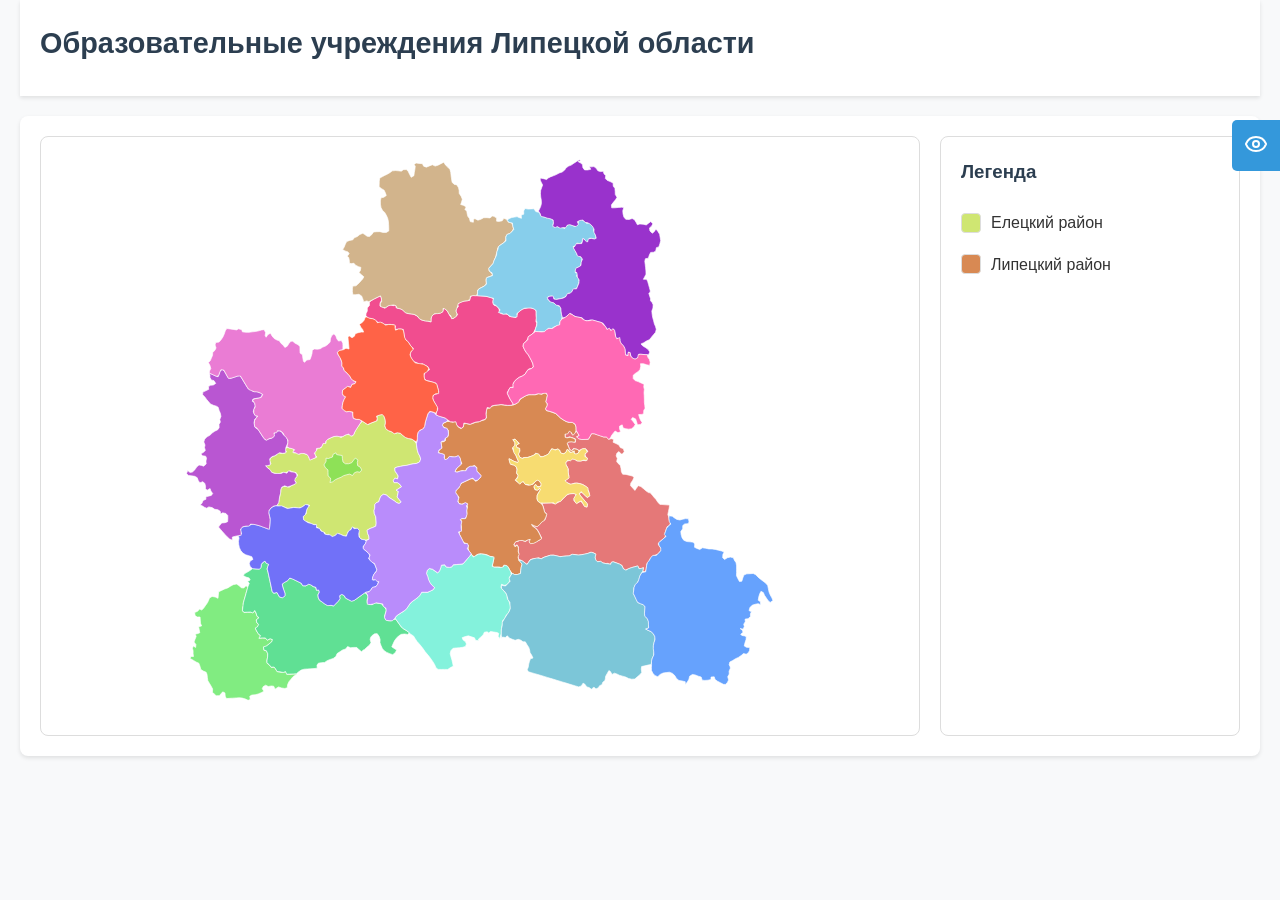
==== commit 965619c3: "исправил за Егором стиль links" ====
--- a/public/index.html
+++ b/public/index.html
@@ -60,20 +60,17 @@
                     <button id="closeModal" class="close-btn">&times;</button>
                 </div>
 
-
-
                 <div class="modal-body">
                     <div id="modalLoader" class="modal-loader hidden">
                         <div class="loader"></div>
                         <p>Загрузка данных...</p>
                     </div>
 
-
-
                     <div class="region-info-section">
+                        <h3 id="regionName">Название региона</h3>
                         <svg class="region-image" xmlns="http://www.w3.org/2000/svg"></svg>
                         <div class="region-details">
-                            <h3 id="regionName">Название региона</h3>
+                            <div id="regionLinks" class="region-links"></div>
                         </div>
                     </div>
 
@@ -134,16 +131,12 @@
                             </div>
 
                             <div class="filter-group-accordion">
-                                <button class="accordion-toggle">Возраст(Классы)</button>
+                                <button class="accordion-toggle">Возраст</button>
                                 <div class="accordion-content">
-                                    <label class="filter-option lab-check"><input type="checkbox" value="1.5-3"> 1,5–3
-                                        года(1-3 классы)</label>
-                                    <label class="filter-option lab-check"><input type="checkbox" value="3-5"> 3–5
-                                        лет/классы</label>
-                                    <label class="filter-option lab-check"><input type="checkbox" value="5-7"> 5–7
-                                        лет/классы</label>
-                                    <label class="filter-option lab-check"><input type="checkbox" value="7+"> 7+
-                                        лет/классы</label>
+                                    <label class="filter-option lab-check"><input type="checkbox" value="1.5-3"> 1,5–3 лет</label>
+                                    <label class="filter-option lab-check"><input type="checkbox" value="3-5"> 3–5 лет</label>
+                                    <label class="filter-option lab-check"><input type="checkbox" value="5-7"> 5–7 лет</label>
+                                    <label class="filter-option lab-check"><input type="checkbox" value="7+"> 7+ лет</label>
                                 </div>
                             </div>
 
@@ -200,7 +193,7 @@
                         </div>
                         <div class="form-group">
                             <label for="adminPassword">Пароль</label>
-                            <input type="password" id="adminPassword" required>
+                            <input type="password" id="adminPassword" required autocomplete="current-password">
                         </div>
                         <div class="form-actions">
                             <button type="submit" class="btn btn-primary">Войти</button>
@@ -261,11 +254,16 @@
                         </div>
 
                         <div class="form-group" id="rangeGroup">
-                            <label>Возрастной диапазон</label>
+                            <label id="rangeLabel">Диапазон</label>
                             <div class="range-inputs">
-                                <input type="number" id="rangeMin" placeholder="От" min="1" max="18">
-                                <input type="number" id="rangeMax" placeholder="До" min="1" max="18">
-                            </div>
+                                <input type="number" id="rangeMin" placeholder="От" min="1" max="25" step="1"
+                                    style="width: 80px;">
+                                <span>—</span>
+                                <input type="number" id="rangeMax" placeholder="До" min="1" max="25" step="1"
+                                    style="width: 80px;">
+                                <span id="rangeUnit">(лет/классов)</span>
+                            </div>
+                            <small class="form-text">Укажите возраст или классы</small>
                         </div>
 
                         <div class="form-group">
@@ -287,6 +285,11 @@
 
                         <div class="form-group" id="aoopGroup">
                             <label>Реализуемые АООП(Адаптированная программа)</label>
+                            <div class="form-group">
+                                <label for="institutionAoopUrl">Ссылка на АООП (для всех программ)</label>
+                                <input type="url" id="institutionAoopUrl" placeholder="https://example.com/aoop"
+                                    style="width: 100%; padding: 8px; box-sizing: border-box;">
+                            </div>
                             <div id="aoopList" class="aoop-list"></div>
                             <button type="button" id="addAoOp" class="btn btn-secondary">Добавить программу</button>
                         </div>
--- a/public/styles.css
+++ b/public/styles.css
@@ -241,7 +241,7 @@
   border-bottom: 1px solid #eee;
   display: flex;
   justify-content: space-between;
-  align-items: center;
+  align-items: flex-start;
 }
 
 .modal-header h2 {
@@ -359,6 +359,7 @@
   display: flex;
   flex-direction: column;
   align-items: center;
+  gap: 1rem;
 }
 
 .region-image {
@@ -1828,6 +1829,21 @@
     border-color: #2980b9;
 }
 
+.region-link {
+  display: block;
+  color: #2c3e50;
+  text-decoration: none;
+  font-weight: 500;
+  padding: 6px 0;
+  border-bottom: 1px solid #ecf0f1;
+  transition: all 0.2s ease;
+}
+
+.region-link:hover {
+  color: #3498db;
+  border-bottom-color: #3498db;
+  padding-left: 8px;
+}
 
 @media (max-width: 1024px) {
   .modal-body {
@@ -1942,6 +1958,10 @@
     max-height: 300px;
   }
 
+  .modal-header{
+    padding: 5px 20px;
+  }
+
   .modal-content {
     max-width: 95%;
     margin: 10px;
@@ -1958,14 +1978,22 @@
     flex-direction: row;
     align-items: center;
     text-align: left;
+    padding: 10px 20px;
+    justify-content: center;
+    gap: 1rem;
   }
 
   .region-image {
-    width: 80px;
-    height: 60px;
+    width: 100px;
+    height: 80px;
     margin-right: 15px;
     margin-bottom: 0;
     font-size: 10px;
+  }
+
+  .region-links{
+    display: flex;
+    gap: 1rem;
   }
 
   .filters-section {
@@ -2150,6 +2178,17 @@
     }
 }
 
+@media (max-width: 620px) {
+  .region-image{
+    display: none;
+  }
+
+  .region-info-section{
+    flex-direction: column;
+    gap: 0.5rem;
+  }
+}
+
 @media (max-width: 480px) {
   .modal {
     padding: 10px;
@@ -2161,12 +2200,27 @@
 
   .modal-body {
     padding: 0;
+  }
+
+  .region-image{
+    display: none;
   }
 
   .region-info-section,
   .institutions-section,
   .filters-section {
     padding: 15px;
+  }
+
+  .region-info-section{
+    display: flex;
+    flex-direction: column;
+  }
+
+  .region-links{
+    display: flex;
+    gap: 1rem;
+    margin-top: 5px;
   }
 
   .accessibility-panel {
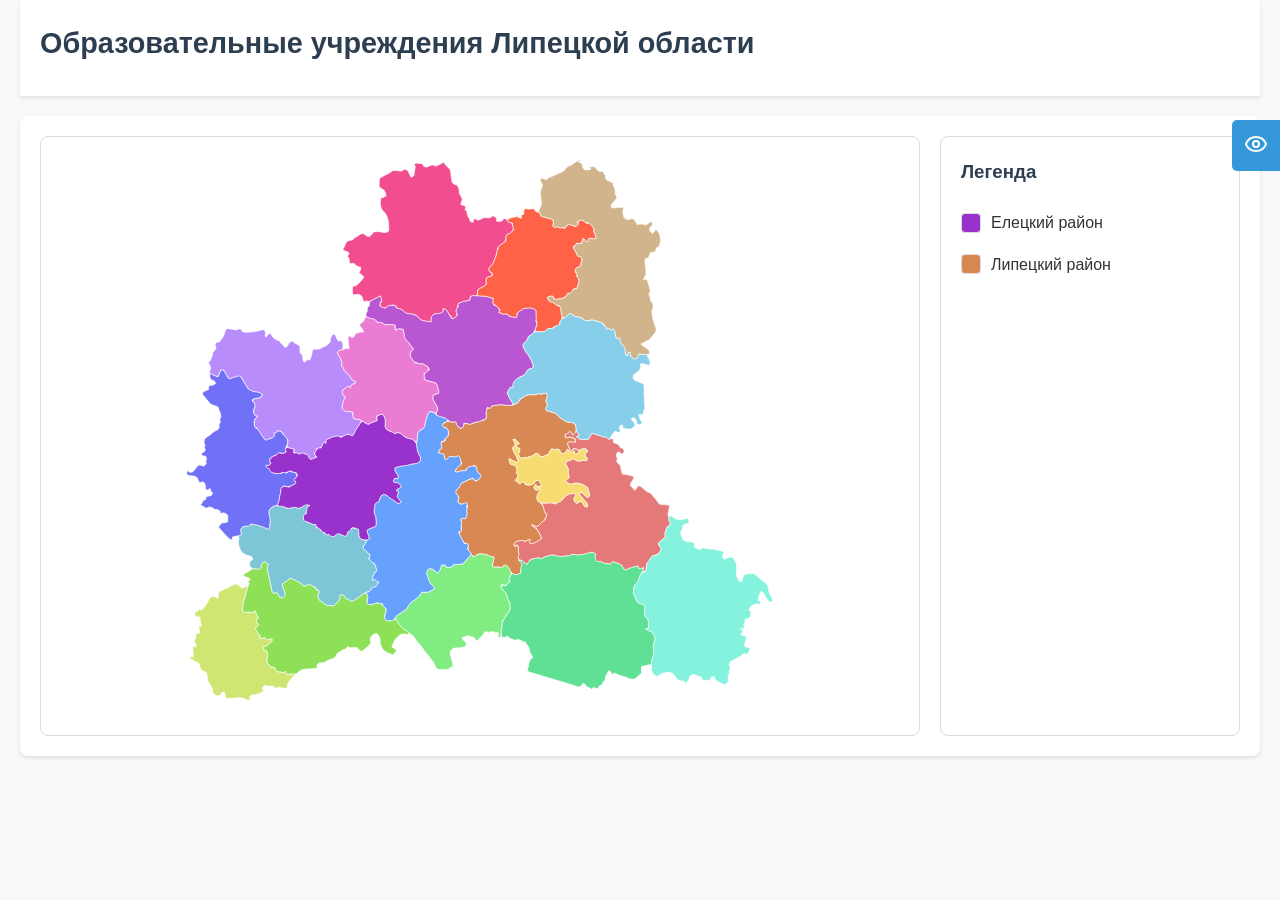
==== commit b599a9bc: "Глобальное изменение. Распределил по файлам" ====
--- a/public/index.html
+++ b/public/index.html
@@ -326,9 +326,17 @@
         </div>
     </div>
 
-    <script src="script.js"></script>
-    <script src="admin.js"></script>
-    <script src="accessibility.js"></script>
+    <script src="js/main.js"></script>
+    <script src="js/utils.js"></script>
+    <script src="js/map.js"></script>
+    <script src="js/institutions.js"></script>
+    <script src="js/filters.js"></script>
+    <script src="js/admin.js"></script>
+    <script src="js/admin-auth.js"></script>
+    <script src="js/admin-form.js"></script>
+    <script src="js/admin-crud.js"></script>
+    <script src="js/bootstrap.js"></script>
+    <script src="js/accessibility.js"></script>
 </body>
 
 </html>
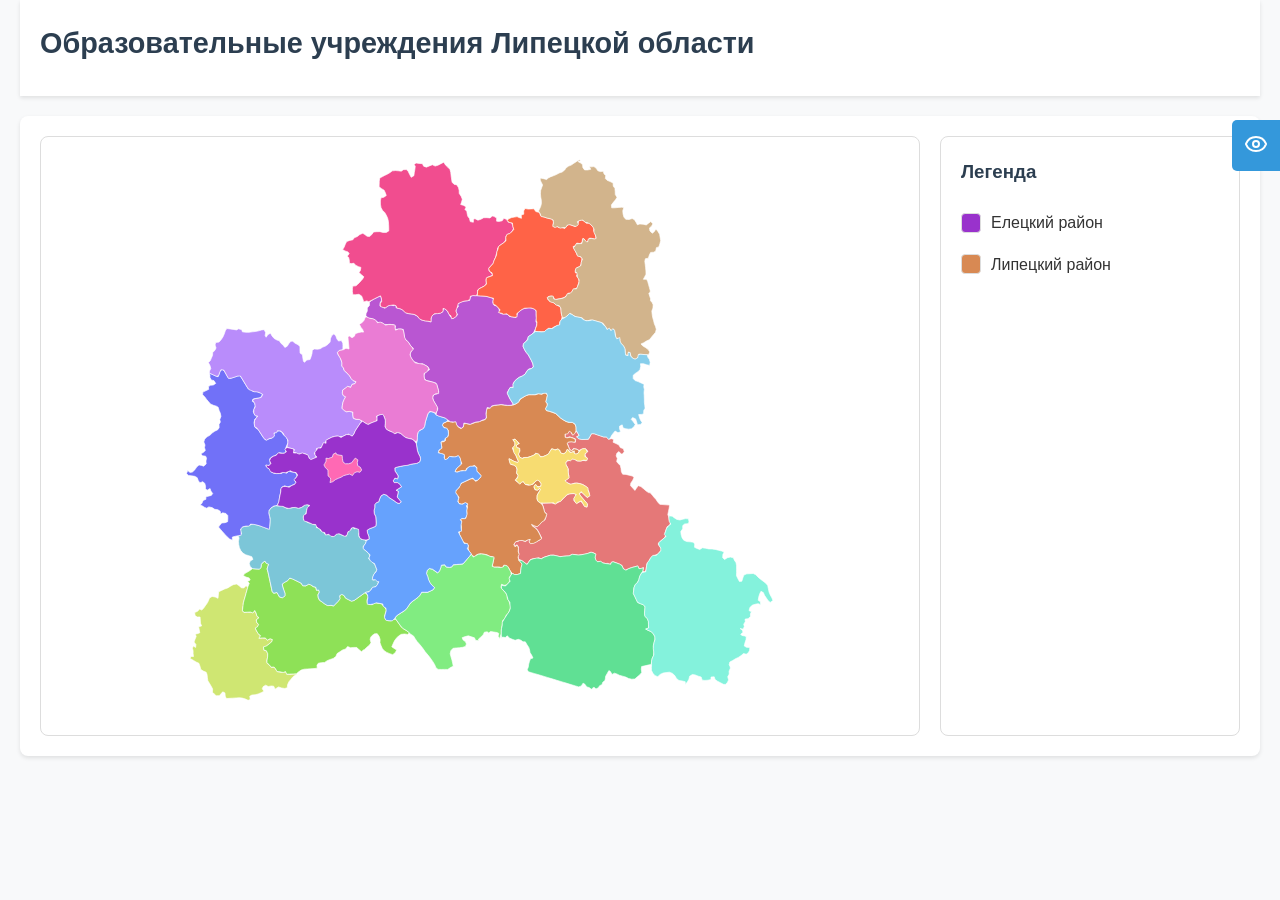
==== commit b77433a4: "Сделал удаление директора" ====
--- a/public/index.html
+++ b/public/index.html
@@ -223,7 +223,6 @@
                             <label for="districtId">Район *</label>
                             <select id="districtId" required>
                                 <option value="">Выберите район</option>
-                                <!-- District options will be populated dynamically -->
                             </select>
                         </div>
 
--- a/public/styles.css
+++ b/public/styles.css
@@ -649,7 +649,7 @@
 
 .tag {
   padding: 4px 8px;
-  background: linear-gradient(135deg, #e0e0e0, #f5f5f5); /* Нейтральный серый для общих тегов */
+  background: linear-gradient(135deg, #e0e0e0, #f5f5f5); 
   color: #555;
   border-radius: 12px;
   font-size: 12px;
@@ -1487,7 +1487,6 @@
   outline-offset: 2px;
 }
 
-/* Для кликабельных элементов - двойной круг */
 .large-cursor a,
 .large-cursor button,
 .large-cursor [role="button"],
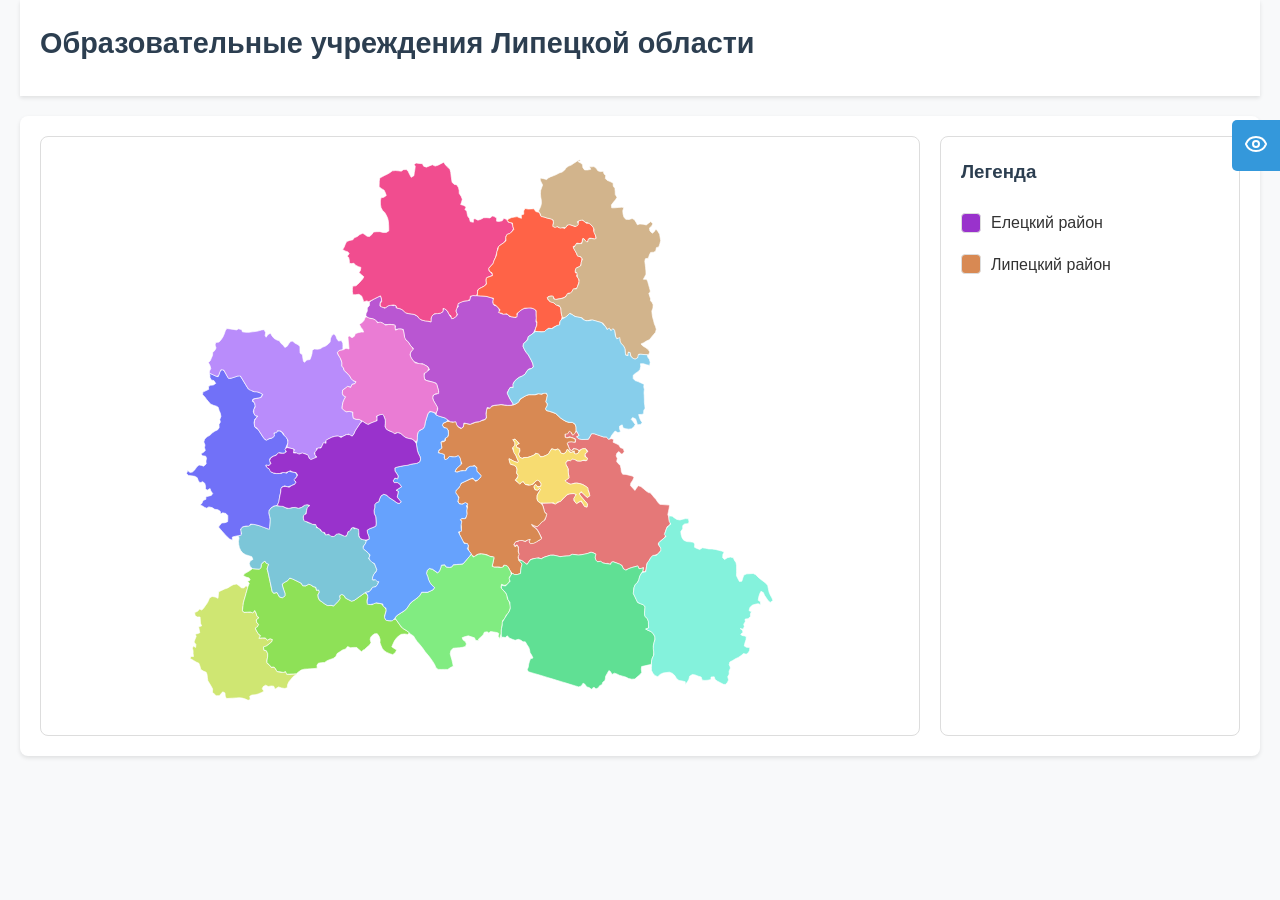
==== commit 23fe50ca: "Выбор Аттестата не доступен при создании Школы/Школы-интерната/Дошкольного учреждения" ====
--- a/public/index.html
+++ b/public/index.html
@@ -133,10 +133,14 @@
                             <div class="filter-group-accordion">
                                 <button class="accordion-toggle">Возраст</button>
                                 <div class="accordion-content">
-                                    <label class="filter-option lab-check"><input type="checkbox" value="1.5-3"> 1,5–3 лет</label>
-                                    <label class="filter-option lab-check"><input type="checkbox" value="3-5"> 3–5 лет</label>
-                                    <label class="filter-option lab-check"><input type="checkbox" value="5-7"> 5–7 лет</label>
-                                    <label class="filter-option lab-check"><input type="checkbox" value="7+"> 7+ лет</label>
+                                    <label class="filter-option lab-check"><input type="checkbox" value="1.5-3"> 1,5–3
+                                        лет</label>
+                                    <label class="filter-option lab-check"><input type="checkbox" value="3-5"> 3–5
+                                        лет</label>
+                                    <label class="filter-option lab-check"><input type="checkbox" value="5-7"> 5–7
+                                        лет</label>
+                                    <label class="filter-option lab-check"><input type="checkbox" value="7+"> 7+
+                                        лет</label>
                                 </div>
                             </div>
 
@@ -246,9 +250,10 @@
                         <div class="form-group">
                             <label>Условия приема:</label>
                             <div class="checkbox-group">
-                                <label><input type="checkbox" value="certificate" name="admission">
+                                <label><input type="checkbox" value="certificate" name="admission" id="doc_certificate">
                                     Свидетельство</label>
-                                <label><input type="checkbox" value="attestat" name="admission"> Аттестат</label>
+                                <label><input type="checkbox" value="attestat" name="admission" id="doc_attestat">
+                                    Аттестат</label>
                             </div>
                         </div>
 
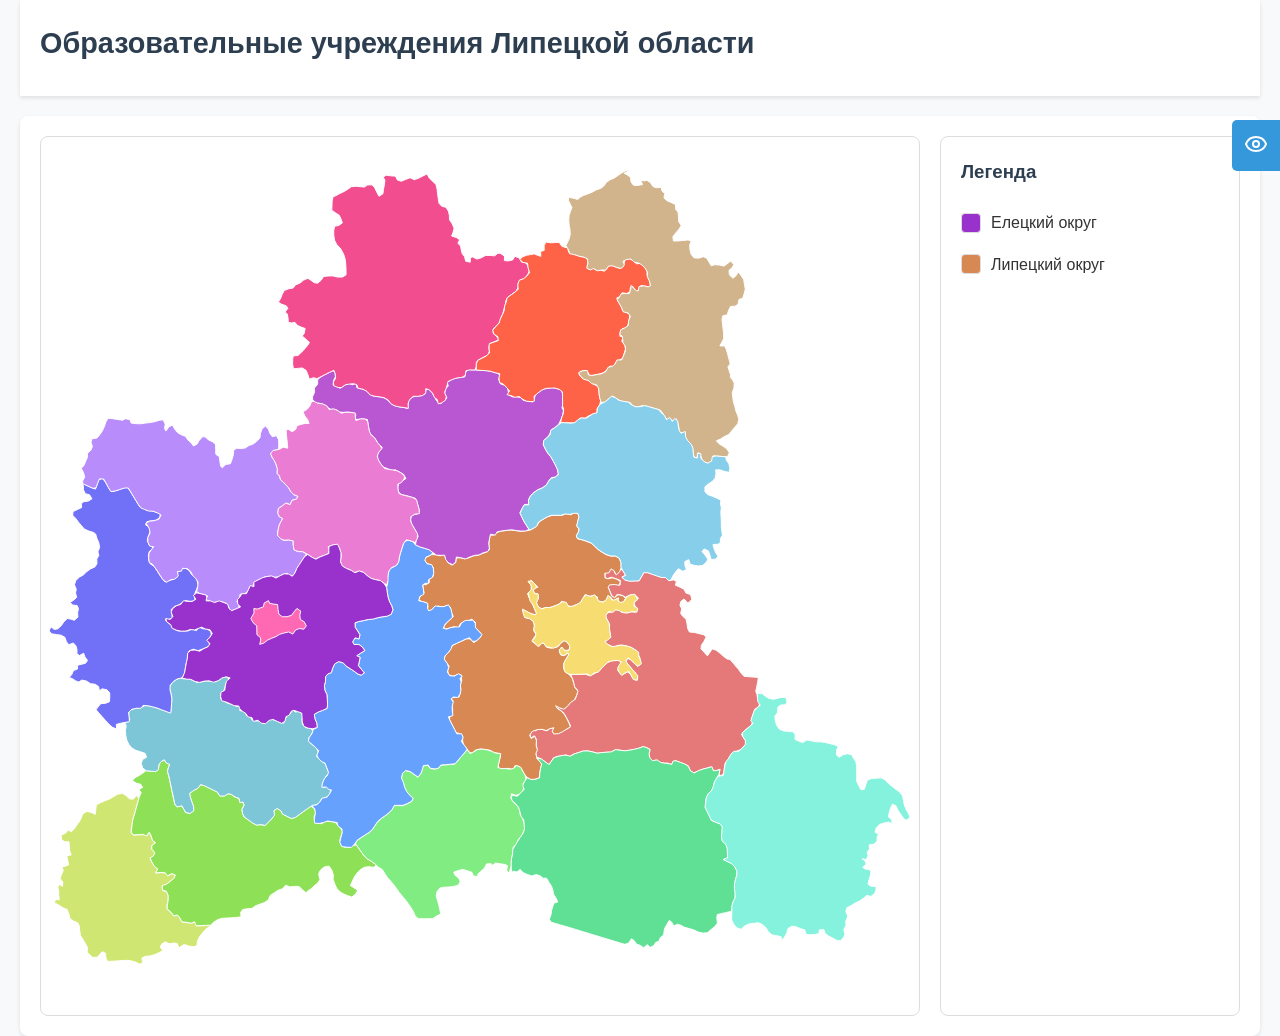
==== commit a78da7e6: "Добавил адрес учреждения, изменил Районы на Округи" ====
--- a/public/index.html
+++ b/public/index.html
@@ -297,6 +297,11 @@
                             <div id="aoopList" class="aoop-list"></div>
                             <button type="button" id="addAoOp" class="btn btn-secondary">Добавить программу</button>
                         </div>
+                        <!-- НОВОЕ ПОЛЕ -->
+                        <div class="form-group">
+                            <label for="institutionAddress">Адрес учреждения</label>
+                            <input type="text" id="institutionAddress" placeholder="Например: г. Липецк, ул. Ленина, д. 45">
+                        </div>
 
                         <div class="form-group">
                             <label for="directorName">ФИО руководителя</label>
--- a/public/styles.css
+++ b/public/styles.css
@@ -34,7 +34,7 @@
 }
 
 .container {
-  max-width: 1400px;
+  max-width: 3000px;
   margin: 0 auto;
   padding: 0 20px;
 }
@@ -129,7 +129,6 @@
 .map-container {
   position: relative;
   flex: 1;
-  height: 600px;
   overflow: hidden;
   border-radius: 8px;
   border: 1px solid #ddd;
@@ -152,7 +151,6 @@
 
 .legend-container {
   width: 300px;
-  height: 600px;
   overflow-y: auto;
   background: white;
   border: 1px solid #ddd;
@@ -630,7 +628,7 @@
 
 .detail-item strong {
   color: #2c3e50;
-  min-width: 80px;
+  min-width: 70px;
 }
 
 .institution-tags {
